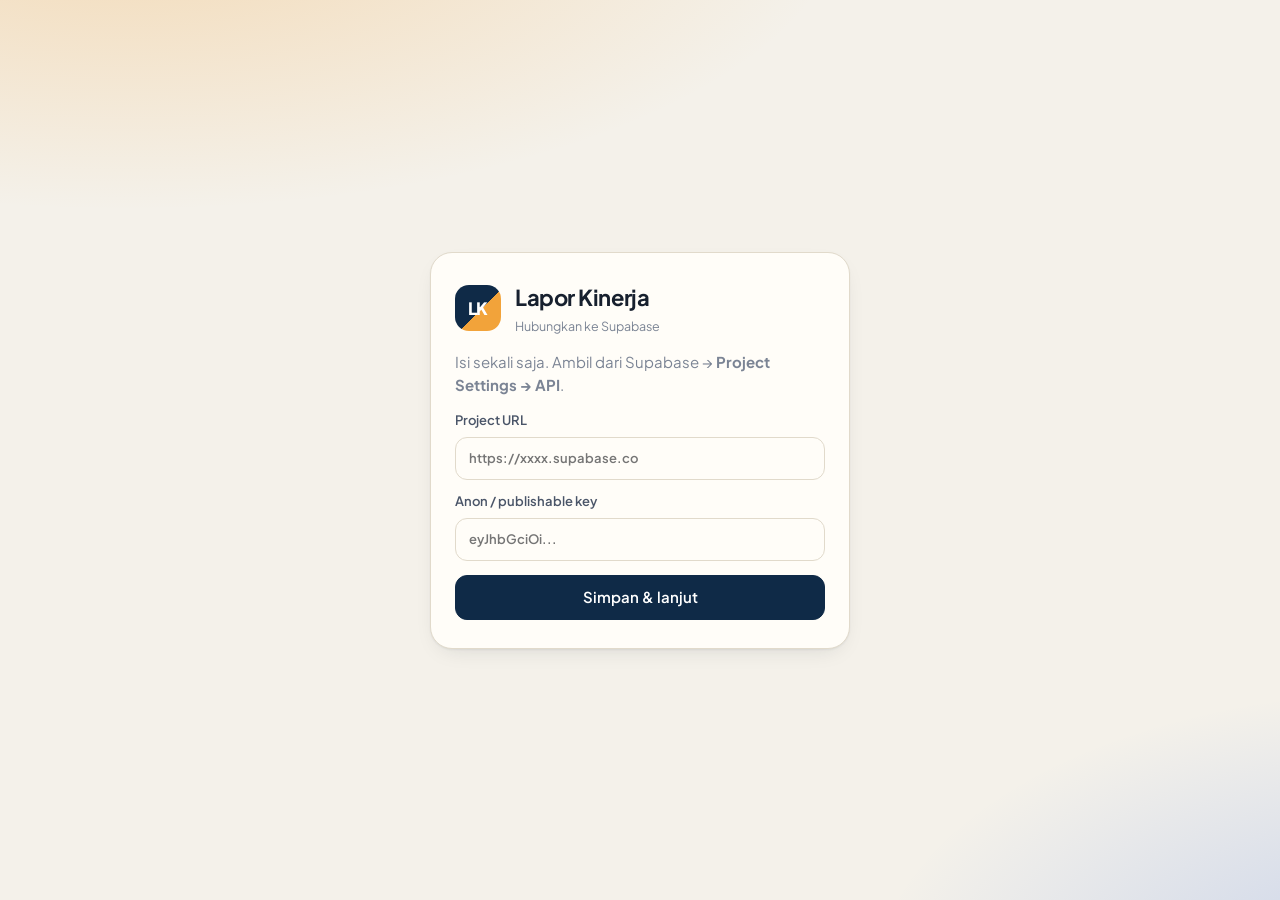
==== web/index.html @ 408cea5e "new" ====
<!doctype html>
<html lang="id">
<head>
  <meta charset="utf-8">
  <meta name="viewport" content="width=device-width, initial-scale=1, viewport-fit=cover">
  <title>Lapor Kinerja</title>
  <meta name="theme-color" content="#0f2a47">
  <meta name="mobile-web-app-capable" content="yes">
  <meta name="apple-mobile-web-app-capable" content="yes">
  <link rel="manifest" href="manifest.webmanifest">
  <link rel="icon" href="icons/icon-192.png">
  <link rel="apple-touch-icon" href="icons/icon-192.png">
  <link rel="preconnect" href="https://fonts.gstatic.com" crossorigin>
  <link rel="stylesheet" href="css/app.css">
  <link rel="modulepreload" href="js/catat.js">
  <link rel="modulepreload" href="js/db.js">
  <link rel="modulepreload" href="js/util.js">
  <link rel="modulepreload" href="js/klasifikasi.js">
  <link rel="modulepreload" href="js/icons.js">
</head>
<body>
  <div id="app"><div class="auth-wrap"><span class="logo">LK</span></div></div>
  <script src="config.js"></script>
  <script src="vendor/supabase.js"></script>
  <script type="module" src="js/catat.js"></script>
</body>
</html>
---- web/css/app.css ----
@import url('https://fonts.googleapis.com/css2?family=Plus+Jakarta+Sans:wght@400;500;600;700;800&family=JetBrains+Mono:wght@500;700&display=swap');
/* Font bersifat 'swap': bila belum termuat (offline pertama kali), teks tetap tampil dengan font sistem. */

:root {
  --bg: #f4f1ea;
  --bg-2: #ebe6db;
  --card: #fffdf8;
  --ink: #17202e;
  --ink-2: #4a5568;
  --muted: #7b8494;
  --line: #e1dacb;
  --navy: #0f2a47;
  --navy-2: #1b3d63;
  --accent: #f2a33a;
  --accent-ink: #3a2300;
  --ok: #1f8a5b;
  --err: #c2412d;
  --radius: 16px;
  --shadow: 0 1px 2px rgba(23, 32, 46, .06), 0 8px 24px -12px rgba(23, 32, 46, .18);
  --rk1: #2563eb; --rk2: #9333ea; --rk3: #db2777; --rk4: #ea580c;
  --rk5: #059669; --rk6: #0891b2; --rk7: #ca8a04; --rk0: #64748b;
  color-scheme: light;
}
@media (prefers-color-scheme: dark) {
  :root:not([data-theme="light"]) {
    --bg: #0d1420; --bg-2: #121b2a; --card: #162133; --ink: #e9edf3; --ink-2: #b8c2d1; --muted: #8592a6;
    --line: #253348; --navy: #0a1a2e; --navy-2: #16304f; --shadow: 0 1px 2px rgba(0,0,0,.3), 0 10px 30px -14px rgba(0,0,0,.6);
    color-scheme: dark;
  }
}
:root[data-theme="dark"] {
  --bg: #0d1420; --bg-2: #121b2a; --card: #162133; --ink: #e9edf3; --ink-2: #b8c2d1; --muted: #8592a6;
  --line: #253348; --navy: #0a1a2e; --navy-2: #16304f; --shadow: 0 1px 2px rgba(0,0,0,.3), 0 10px 30px -14px rgba(0,0,0,.6);
  color-scheme: dark;
}

* { box-sizing: border-box; }
html, body { margin: 0; }
body {
  font-family: 'Plus Jakarta Sans', system-ui, sans-serif;
  background: var(--bg);
  color: var(--ink);
  font-size: 15px;
  line-height: 1.5;
  -webkit-tap-highlight-color: transparent;
}
button, input, select, textarea { font: inherit; color: inherit; }
a { color: var(--navy-2); }
.mono { font-family: 'JetBrains Mono', ui-monospace, monospace; }
.muted { color: var(--muted); }
.tiny { font-size: 12px; }
.hidden { display: none !important; }

/* ---------- Tombol & input ---------- */
.btn {
  border: 1px solid var(--line); background: var(--card); border-radius: 12px;
  padding: 10px 16px; font-weight: 600; cursor: pointer; display: inline-flex; align-items: center; gap: 8px;
  transition: transform .08s ease, background .15s ease, border-color .15s; white-space: nowrap; justify-content: center;
}
.btn:hover { border-color: var(--muted); }
.btn:active { transform: scale(.97); }
.btn.primary { background: var(--navy); color: #fff; border-color: var(--navy); }
.btn.primary:hover { background: var(--navy-2); }
.btn.accent { background: var(--accent); color: var(--accent-ink); border-color: var(--accent); }
.btn.ghost { background: transparent; border-color: transparent; color: var(--ink-2); }
.btn.danger { color: var(--err); }
.btn.sm { padding: 6px 10px; font-size: 13px; border-radius: 10px; }
.btn.block { width: 100%; }
.btn[disabled] { opacity: .55; pointer-events: none; }
.btn svg { width: 18px; height: 18px; flex: none; }

label { display: block; font-weight: 600; font-size: 13px; color: var(--ink-2); margin: 12px 0 0; }
input, select, textarea {
  width: 100%; margin-top: 6px; padding: 11px 13px; border: 1px solid var(--line); border-radius: 12px;
  background: var(--card); outline: none; transition: border-color .15s, box-shadow .15s;
}
input:focus, select:focus, textarea:focus { border-color: var(--navy-2); box-shadow: 0 0 0 3px color-mix(in srgb, var(--navy-2) 18%, transparent); }
textarea { resize: vertical; min-height: 90px; }

/* ---------- Auth ---------- */
.auth-wrap { min-height: 100dvh; display: grid; place-items: center; padding: 20px 16px;
  background: radial-gradient(1200px 500px at 10% -10%, color-mix(in srgb, var(--accent) 30%, transparent), transparent 60%),
              radial-gradient(900px 500px at 110% 110%, color-mix(in srgb, var(--rk1) 22%, transparent), transparent 60%), var(--bg); }
.auth-card { width: min(420px, 100%); background: var(--card); padding: 28px 24px; border-radius: 22px; box-shadow: var(--shadow); border: 1px solid var(--line); }
.auth-card .btn { margin-top: 14px; }
.brand-big { display: flex; gap: 14px; align-items: center; margin-bottom: 8px; }
.brand-big b { font-size: 22px; display: block; letter-spacing: -.02em; }
.brand-big small { color: var(--muted); }
.logo {
  width: 46px; height: 46px; border-radius: 14px; display: grid; place-items: center; font-weight: 800; letter-spacing: -.04em;
  background: linear-gradient(135deg, var(--navy) 0 55%, var(--accent) 55%); color: #fff; font-size: 17px; flex: none;
}

/* ---------- Toast ---------- */
.toast {
  position: fixed; left: 50%; bottom: calc(env(safe-area-inset-bottom) + 96px); transform: translate(-50%, 30px); opacity: 0; z-index: 99;
  background: var(--ink); color: var(--bg); padding: 11px 18px; border-radius: 999px; font-weight: 600; font-size: 14px;
  transition: all .25s ease; pointer-events: none; max-width: calc(100% - 32px); text-align: center; box-shadow: var(--shadow);
}
.toast.show { opacity: 1; transform: translate(-50%, 0); }
.toast.err { background: var(--err); color: #fff; }

/* ---------- Chip RK/IKI ---------- */
.chip {
  display: inline-flex; align-items: center; gap: 6px; padding: 3px 10px 3px 4px; border-radius: 999px; font-size: 12px; font-weight: 700;
  background: color-mix(in srgb, var(--c, var(--rk0)) 13%, transparent); color: color-mix(in srgb, var(--c, var(--rk0)) 80%, var(--ink));
  max-width: 100%;
}
.chip .k { font-family: 'JetBrains Mono', monospace; background: var(--c, var(--rk0)); color: #fff; border-radius: 999px; padding: 1px 7px; font-size: 11px; }
.chip .t { white-space: nowrap; overflow: hidden; text-overflow: ellipsis; }
.chip.none { --c: var(--rk0); }
.src { font-size: 11px; color: var(--muted); font-weight: 600; text-transform: uppercase; letter-spacing: .04em; }

/* =====================================================================
   HALAMAN HP (index.html)
   ===================================================================== */
.m-app { max-width: 560px; margin: 0 auto; min-height: 100dvh; padding-bottom: 110px; }
.m-head {
  background: var(--navy); color: #fff; padding: calc(env(safe-area-inset-top) + 18px) 18px 64px; border-radius: 0 0 28px 28px;
  position: relative; overflow: hidden;
}
.m-head::after {
  content: ''; position: absolute; right: -60px; top: -60px; width: 220px; height: 220px; border-radius: 50%;
  background: radial-gradient(circle, color-mix(in srgb, var(--accent) 70%, transparent), transparent 70%); opacity: .55;
}
.m-head .row { display: flex; justify-content: space-between; align-items: center; position: relative; z-index: 1; }
.m-head .hello { font-size: 13px; opacity: .75; }
.m-head h1 { font-size: 22px; margin: 2px 0 0; letter-spacing: -.02em; }
.m-head .icon-btn { background: rgba(255,255,255,.12); border: 0; color: #fff; width: 40px; height: 40px; border-radius: 12px; display: grid; place-items: center; cursor: pointer; }
.m-head .icon-btn svg { width: 20px; height: 20px; }
.sync-pill {
  position: relative; z-index: 1; margin-top: 12px; display: inline-flex; align-items: center; gap: 8px; border: 0; cursor: pointer;
  background: rgba(255,255,255,.12); color: #fff; font-size: 12px; font-weight: 600; padding: 6px 12px 6px 10px; border-radius: 999px;
}
.sync-pill i { width: 8px; height: 8px; border-radius: 50%; background: #4ade80; box-shadow: 0 0 0 3px rgba(74,222,128,.25); }
.sync-pill.off i { background: #94a3b8; box-shadow: 0 0 0 3px rgba(148,163,184,.25); }
.sync-pill.wait i { background: var(--accent); box-shadow: 0 0 0 3px color-mix(in srgb, var(--accent) 30%, transparent); }
.sync-pill.run i { background: var(--accent); animation: denyut 1s ease-in-out infinite; }
@keyframes denyut { 50% { transform: scale(.5); opacity: .5; } }
.feed-item.is-lokal { border-style: dashed; }
.badge-q svg { width: 13px; height: 13px; vertical-align: -2px; }
.m-stats { display: flex; gap: 10px; margin-top: 16px; position: relative; z-index: 1; }
.m-stats div { background: rgba(255,255,255,.1); border-radius: 14px; padding: 8px 12px; flex: 1; }
.m-stats b { font-size: 20px; display: block; line-height: 1.1; }
.m-stats small { font-size: 11px; opacity: .75; }

.m-body { padding: 0 14px; margin-top: -44px; position: relative; z-index: 2; }
.card { background: var(--card); border: 1px solid var(--line); border-radius: var(--radius); box-shadow: var(--shadow); padding: 16px; }
.m-form h2, .sec-title { font-size: 15px; margin: 0; letter-spacing: -.01em; }

.shots { display: grid; grid-template-columns: repeat(3, 1fr); gap: 8px; margin-top: 12px; }
.shot { position: relative; aspect-ratio: 1; border-radius: 12px; overflow: hidden; background: var(--bg-2); }
.shot img { width: 100%; height: 100%; object-fit: cover; display: block; }
.shot button { position: absolute; top: 4px; right: 4px; width: 24px; height: 24px; border-radius: 50%; border: 0; background: rgba(0,0,0,.6); color: #fff; cursor: pointer; font-size: 14px; line-height: 1; }
.add-shot {
  aspect-ratio: 1; border-radius: 12px; border: 2px dashed var(--line); display: grid; place-items: center; cursor: pointer; color: var(--muted);
  text-align: center; font-size: 12px; font-weight: 600; background: transparent;
}
.add-shot svg { width: 26px; height: 26px; display: block; margin: 0 auto 4px; }
.cam-row { display: grid; grid-template-columns: 1fr 1fr; gap: 8px; margin-top: 12px; }
.cam-row .btn { padding: 14px; }
.cam-row .btn.cam { background: var(--accent); color: var(--accent-ink); border-color: var(--accent); }
.form-foot { display: flex; gap: 8px; align-items: end; margin-top: 4px; }
.form-foot label { flex: 1; }
.preview-kat { margin-top: 10px; min-height: 24px; display: flex; align-items: center; gap: 8px; flex-wrap: wrap; }

.today-head { display: flex; align-items: center; justify-content: space-between; margin: 22px 4px 10px; gap: 8px; }
.today-head h3 { margin: 0; font-size: 16px; letter-spacing: -.01em; }
.today-head .sub { font-size: 12px; color: var(--muted); }

.feed { display: flex; flex-direction: column; gap: 10px; }
.feed-item { display: grid; grid-template-columns: 64px 1fr; gap: 12px; padding: 12px; }
.feed-item .thumb { width: 64px; height: 64px; border-radius: 12px; background: var(--bg-2) center/cover no-repeat; position: relative; }
.feed-item .thumb .n { position: absolute; right: 4px; bottom: 4px; background: rgba(0,0,0,.65); color: #fff; font-size: 11px; padding: 0 6px; border-radius: 999px; font-weight: 700; }
.feed-item .thumb.empty { display: grid; place-items: center; color: var(--muted); }
.feed-item p { margin: 0 0 6px; font-weight: 500; overflow-wrap: anywhere; }
.feed-item .meta { display: flex; gap: 8px; align-items: center; flex-wrap: wrap; }
.feed-item .acts { display: flex; gap: 4px; margin-top: 6px; }
.empty-state { text-align: center; padding: 30px 16px; color: var(--muted); }
.empty-state svg { width: 46px; height: 46px; opacity: .5; }

.dock {
  position: fixed; left: 50%; transform: translateX(-50%); bottom: calc(env(safe-area-inset-bottom) + 14px);
  width: min(532px, calc(100% - 28px)); display: grid; grid-template-columns: 1fr auto; gap: 8px; z-index: 20;
  background: color-mix(in srgb, var(--card) 85%, transparent); backdrop-filter: blur(14px); -webkit-backdrop-filter: blur(14px);
  padding: 8px; border-radius: 20px; border: 1px solid var(--line); box-shadow: var(--shadow);
}
.dock .btn { padding: 14px; border-radius: 14px; }
.badge-q { background: var(--accent); color: var(--accent-ink); font-size: 12px; padding: 4px 10px; border-radius: 999px; font-weight: 700; }

/* Sheet (modal bawah) */
.sheet-bg { position: fixed; inset: 0; background: rgba(10, 15, 25, .5); z-index: 50; display: flex; align-items: flex-end; justify-content: center; }
.sheet { background: var(--card); width: min(560px, 100%); border-radius: 22px 22px 0 0; padding: 18px 18px calc(env(safe-area-inset-bottom) + 18px); max-height: 90dvh; overflow: auto; animation: up .22s ease; }
.sheet .grab { width: 44px; height: 5px; border-radius: 99px; background: var(--line); margin: -4px auto 12px; }
.sheet pre { white-space: pre-wrap; background: var(--bg); padding: 12px; border-radius: 12px; font-size: 13px; font-family: 'JetBrains Mono', monospace; max-height: 50dvh; overflow: auto; }
.switch { display: flex; align-items: center; gap: 10px; font-weight: 600; font-size: 14px; color: var(--ink); margin: 10px 0; cursor: pointer; }
.switch input { width: auto; margin: 0; accent-color: var(--navy); transform: scale(1.2); }
@keyframes up { from { transform: translateY(40px); opacity: 0; } to { transform: none; opacity: 1; } }

/* =====================================================================
   DASHBOARD (dashboard.html)
   ===================================================================== */
.d-shell { display: grid; grid-template-columns: 248px 1fr; min-height: 100dvh; }
.d-side {
  background: var(--navy); color: #dfe7f2; padding: 22px 16px; position: sticky; top: 0; height: 100dvh; display: flex; flex-direction: column; gap: 6px;
}
.d-side .brand { display: flex; gap: 12px; align-items: center; margin: 0 6px 22px; }
.d-side .brand b { color: #fff; display: block; font-size: 17px; letter-spacing: -.02em; }
.d-side .brand small { font-size: 12px; opacity: .65; }
.nav-btn { display: flex; gap: 12px; align-items: center; padding: 11px 12px; border-radius: 12px; border: 0; background: transparent; color: inherit; cursor: pointer; font-weight: 600; text-align: left; width: 100%; }
.nav-btn svg { width: 19px; height: 19px; opacity: .8; }
.nav-btn:hover { background: rgba(255,255,255,.07); }
.nav-btn.on { background: rgba(255,255,255,.12); color: #fff; box-shadow: inset 3px 0 0 var(--accent); }
.d-side .spacer { flex: 1; }
.d-side .who { font-size: 12px; opacity: .7; padding: 0 8px; overflow-wrap: anywhere; }

.d-main { padding: 26px 32px 60px; min-width: 0; }
.d-top { display: flex; justify-content: space-between; align-items: flex-end; gap: 16px; flex-wrap: wrap; margin-bottom: 20px; }
.d-top h1 { margin: 0; font-size: 28px; letter-spacing: -.03em; }
.d-top .eyebrow { font-size: 12px; text-transform: uppercase; letter-spacing: .12em; font-weight: 700; color: var(--muted); }
.d-controls { display: flex; gap: 8px; align-items: center; flex-wrap: wrap; }
.d-controls input, .d-controls select { width: auto; margin: 0; padding: 9px 12px; }

.kpis { display: grid; grid-template-columns: repeat(4, 1fr); gap: 12px; margin-bottom: 18px; }
.kpi { background: var(--card); border: 1px solid var(--line); border-radius: var(--radius); padding: 14px 16px; position: relative; overflow: hidden; }
.kpi b { font-size: 28px; letter-spacing: -.03em; display: block; line-height: 1.15; }
.kpi span { font-size: 12px; color: var(--muted); font-weight: 600; }
.kpi::after { content: ''; position: absolute; right: 14px; top: 14px; width: 10px; height: 10px; border-radius: 50%; background: var(--k, var(--accent)); }
.kpi.warn b { color: var(--err); }

.toolbar { display: flex; gap: 8px; flex-wrap: wrap; margin-bottom: 18px; align-items: center; }
.toolbar .sep { flex: 1; }

.dist { display: flex; height: 12px; border-radius: 999px; overflow: hidden; background: var(--bg-2); margin: 6px 0 22px; }
.dist span { display: block; height: 100%; }
.dist-legend { display: flex; flex-wrap: wrap; gap: 6px 14px; font-size: 12px; color: var(--ink-2); margin-top: -14px; margin-bottom: 22px; }
.dist-legend i { display: inline-block; width: 9px; height: 9px; border-radius: 3px; margin-right: 5px; vertical-align: 0; }

.rk-block { margin-bottom: 18px; background: var(--card); border: 1px solid var(--line); border-radius: 20px; overflow: hidden; box-shadow: var(--shadow); }
.rk-head { display: flex; gap: 14px; align-items: center; padding: 16px 18px; border-bottom: 1px solid var(--line);
  background: linear-gradient(90deg, color-mix(in srgb, var(--c) 10%, transparent), transparent 60%); }
.rk-no { width: 38px; height: 38px; border-radius: 12px; background: var(--c); color: #fff; display: grid; place-items: center; font-weight: 800; flex: none; font-family: 'JetBrains Mono', monospace; }
.rk-head h3 { margin: 0; font-size: 15px; letter-spacing: -.01em; }
.rk-head .cnt { margin-left: auto; font-size: 12px; color: var(--muted); font-weight: 700; white-space: nowrap; }
.iki-block { padding: 14px 18px 6px; border-bottom: 1px dashed var(--line); }
.iki-block:last-child { border-bottom: 0; }
.iki-title { display: flex; gap: 10px; align-items: baseline; margin-bottom: 8px; }
.iki-title .k { font-family: 'JetBrains Mono', monospace; font-weight: 700; color: var(--c); font-size: 13px; }
.iki-title .n { font-weight: 600; font-size: 14px; }
.iki-title .c { margin-left: auto; font-size: 12px; color: var(--muted); white-space: nowrap; }
.iki-empty { font-size: 13px; color: var(--muted); padding: 2px 0 10px; font-style: italic; }

.act { display: grid; grid-template-columns: 70px 1fr auto; gap: 14px; padding: 10px 0; border-top: 1px solid color-mix(in srgb, var(--line) 60%, transparent); align-items: start; }
.act:first-of-type { border-top: 0; }
.act .date { font-family: 'JetBrains Mono', monospace; font-size: 12px; font-weight: 700; color: var(--ink-2); padding-top: 2px; }
.act .txt { overflow-wrap: anywhere; }
.act .txt [contenteditable] { outline: none; border-radius: 6px; padding: 1px 4px; margin: -1px -4px; }
.act .txt [contenteditable]:focus { background: var(--bg); box-shadow: 0 0 0 2px var(--accent); }
.act .why { font-size: 12px; color: var(--muted); margin-top: 2px; }
.act .pics { display: flex; gap: 6px; flex-wrap: wrap; margin-top: 8px; }
.act .pics a, .act .pics .pic { width: 54px; height: 54px; border-radius: 10px; background: var(--bg-2) center/cover; display: block; position: relative; }
.act .pics .pic .x { position: absolute; top: -6px; right: -6px; width: 20px; height: 20px; border-radius: 50%; border: 0; background: var(--err); color: #fff; font-size: 12px; cursor: pointer; display: none; }
.act .pics .pic:hover .x { display: block; }
.act .pics .addpic svg { width: 20px; height: 20px; }
.act .pics .addpic { margin: 0; width: 54px; height: 54px; border-radius: 10px; border: 1.5px dashed var(--line); display: grid; place-items: center; color: var(--muted); cursor: pointer; background: transparent; }
.act .side { display: flex; flex-direction: column; gap: 6px; align-items: flex-end; }
.act select { width: 210px; margin: 0; padding: 7px 10px; font-size: 13px; border-radius: 10px; }
.unc { --c: var(--err); }

.grid-2 { display: grid; grid-template-columns: 1.1fr .9fr; gap: 18px; align-items: start; }
.panel { background: var(--card); border: 1px solid var(--line); border-radius: 20px; padding: 20px; box-shadow: var(--shadow); }
.panel h2 { margin: 0 0 4px; font-size: 18px; letter-spacing: -.02em; }
.panel .lead { color: var(--muted); margin: 0 0 12px; font-size: 14px; }
.tbl { width: 100%; border-collapse: collapse; font-size: 14px; }
.tbl th { text-align: left; font-size: 12px; text-transform: uppercase; letter-spacing: .06em; color: var(--muted); padding: 8px; border-bottom: 1px solid var(--line); }
.tbl td { padding: 8px; border-bottom: 1px solid color-mix(in srgb, var(--line) 60%, transparent); vertical-align: top; }
.tbl td select, .tbl td input { margin: 0; padding: 6px 8px; font-size: 13px; }

.per-list { display: flex; flex-direction: column; gap: 8px; }
.per-item { display: flex; align-items: center; gap: 10px; padding: 12px 14px; border: 1px solid var(--line); border-radius: 14px; cursor: pointer; }
.per-item.on { border-color: var(--navy-2); background: color-mix(in srgb, var(--navy-2) 7%, transparent); }
.per-item b { font-size: 16px; }
.pill { font-size: 11px; font-weight: 700; padding: 2px 9px; border-radius: 99px; background: var(--ok); color: #fff; }

.rk-edit { border: 1px solid var(--line); border-radius: 16px; padding: 14px; margin-bottom: 12px; border-left: 5px solid var(--c); }
.rk-edit .row { display: flex; gap: 8px; align-items: center; }
.rk-edit .row input { margin: 0; }
.rk-edit .nomor { width: 64px; flex: none; text-align: center; font-family: 'JetBrains Mono', monospace; font-weight: 700; }
.iki-edit { margin: 10px 0 0 22px; padding: 12px; border-radius: 12px; background: var(--bg); }
.iki-edit .row input.kode { width: 74px; flex: none; font-family: 'JetBrains Mono', monospace; }
.iki-edit textarea { min-height: 54px; font-size: 13px; }
.iki-edit label { margin-top: 8px; }

.drop {
  border: 2px dashed var(--line); border-radius: 16px; padding: 24px; text-align: center; color: var(--muted); cursor: pointer; transition: all .15s;
}
.drop:hover, .drop.over { border-color: var(--accent); color: var(--ink); background: color-mix(in srgb, var(--accent) 7%, transparent); }

.progress { height: 8px; background: var(--bg-2); border-radius: 99px; overflow: hidden; margin: 10px 0; }
.progress span { display: block; height: 100%; width: 0; background: linear-gradient(90deg, var(--accent), var(--rk4)); transition: width .2s; }
.modal-bg { position: fixed; inset: 0; background: rgba(10,15,25,.5); display: grid; place-items: center; z-index: 60; padding: 16px; }
.modal { background: var(--card); border-radius: 20px; padding: 22px; width: min(520px, 100%); box-shadow: var(--shadow); max-height: 90dvh; overflow: auto; }
.modal h3 { margin: 0 0 6px; }
.opt { display: flex; gap: 12px; padding: 12px; border: 1px solid var(--line); border-radius: 14px; margin-top: 10px; cursor: pointer; align-items: flex-start; font-weight: 500; color: var(--ink); font-size: 14px; }
.opt input { width: auto; margin: 3px 0 0; accent-color: var(--navy); }
.opt b { display: block; }
.log { font-family: 'JetBrains Mono', monospace; font-size: 12px; background: var(--bg); padding: 10px; border-radius: 10px; max-height: 160px; overflow: auto; white-space: pre-wrap; }

.act .pics .pic .ok { position: absolute; left: 3px; bottom: 3px; width: 16px; height: 16px; border-radius: 50%; background: var(--ok); color: #fff;
  font-size: 10px; font-weight: 800; display: grid; place-items: center; pointer-events: none; }
.act .pics .pic.arsip { display: grid; place-items: center; color: var(--muted); background: repeating-linear-gradient(45deg, var(--bg-2) 0 6px, transparent 6px 12px); border: 1px dashed var(--line); }
.act .pics .pic.arsip svg { width: 20px; height: 20px; }
.btn.danger-solid { background: var(--err); color: #fff; border-color: var(--err); }
.tawar { margin-top: 14px; padding: 12px 14px; border-radius: 14px; background: color-mix(in srgb, var(--err) 7%, transparent); border: 1px solid color-mix(in srgb, var(--err) 25%, transparent); color: var(--ink); font-size: 14px; }
.arsip-ringkas { margin-top: 14px; padding: 12px; border-radius: 14px; background: var(--bg); }
.baris-arsip { display: grid; grid-template-columns: 52px 1fr; gap: 10px; align-items: baseline; padding: 6px 0; font-size: 14px; }
.baris-arsip > b { font-size: 22px; letter-spacing: -.02em; font-family: 'JetBrains Mono', monospace; text-align: right; }
.baris-arsip.del b:first-child { color: var(--err); }
.baris-arsip.keep b:first-child { color: var(--ok); }
.baris-arsip.done b:first-child { color: var(--muted); }
.m-tabs { display: none; }

@media (max-width: 900px) {
  .d-shell { grid-template-columns: 1fr; }
  .d-side { position: sticky; top: 0; height: auto; flex-direction: row; padding: 10px 12px; z-index: 10; overflow-x: auto; gap: 4px; }
  .d-side .brand, .d-side .spacer, .d-side .who { display: none; }
  .nav-btn { white-space: nowrap; width: auto; padding: 9px 12px; }
  .nav-btn.on { box-shadow: inset 0 -3px 0 var(--accent); }
  .d-main { padding: 18px 16px 60px; }
  .kpis { grid-template-columns: repeat(2, 1fr); }
  .grid-2 { grid-template-columns: 1fr; }
  .act { grid-template-columns: 1fr; gap: 6px; }
  .act .side { align-items: stretch; }
  .act select { width: 100%; }
  .d-top h1 { font-size: 22px; }
}
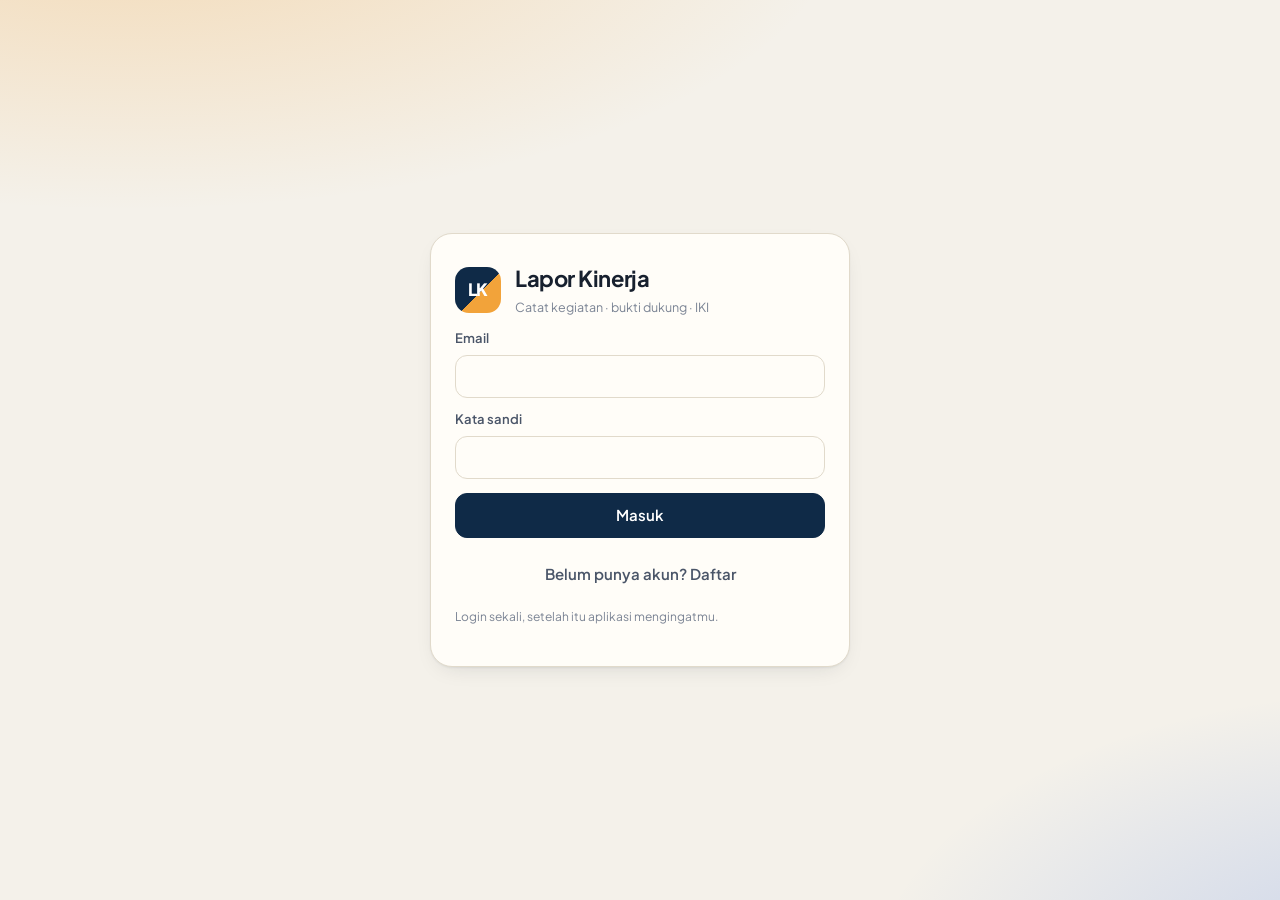
==== commit 442e9f38: "update timestamp" ====
--- a/web/index.html
+++ b/web/index.html
@@ -17,6 +17,7 @@
   <link rel="modulepreload" href="js/util.js">
   <link rel="modulepreload" href="js/klasifikasi.js">
   <link rel="modulepreload" href="js/icons.js">
+  <link rel="modulepreload" href="js/stamp.js">
 </head>
 <body>
   <div id="app"><div class="auth-wrap"><span class="logo">LK</span></div></div>
@@ -24,4 +25,4 @@
   <script src="vendor/supabase.js"></script>
   <script type="module" src="js/catat.js"></script>
 </body>
-</html>
+</html>
--- a/web/css/app.css
+++ b/web/css/app.css
@@ -160,6 +160,16 @@
 .cam-row { display: grid; grid-template-columns: 1fr 1fr; gap: 8px; margin-top: 12px; }
 .cam-row .btn { padding: 14px; }
 .cam-row .btn.cam { background: var(--accent); color: var(--accent-ink); border-color: var(--accent); }
+.stamp-row { display: flex; align-items: center; justify-content: space-between; gap: 10px; flex-wrap: wrap; margin-top: 10px; }
+.switch.mini { margin: 0; font-size: 13px; }
+.lok { font-size: 12px; color: var(--muted); font-weight: 600; max-width: 100%; overflow: hidden; text-overflow: ellipsis; white-space: nowrap; }
+.lok::before { content: ''; display: inline-block; width: 7px; height: 7px; border-radius: 50%; background: var(--muted); margin-right: 6px; vertical-align: 1px; }
+.lok.ok::before { background: var(--ok); }
+.lok.mencari::before { background: var(--accent); animation: denyut 1s infinite; }
+.lok.ditolak::before, .lok.gagal::before { background: var(--err); }
+.stamp-prev img { width: 100%; border-radius: 12px; display: block; }
+.shot img { cursor: zoom-in; }
+.shot-wait { position: absolute; left: 6px; bottom: 6px; font-size: 10px; font-weight: 700; color: #fff; background: rgba(0,0,0,.6); padding: 2px 7px; border-radius: 99px; }
 .form-foot { display: flex; gap: 8px; align-items: end; margin-top: 4px; }
 .form-foot label { flex: 1; }
 .preview-kat { margin-top: 10px; min-height: 24px; display: flex; align-items: center; gap: 8px; flex-wrap: wrap; }
@@ -333,4 +343,4 @@
   .act .side { align-items: stretch; }
   .act select { width: 100%; }
   .d-top h1 { font-size: 22px; }
-}
+}
